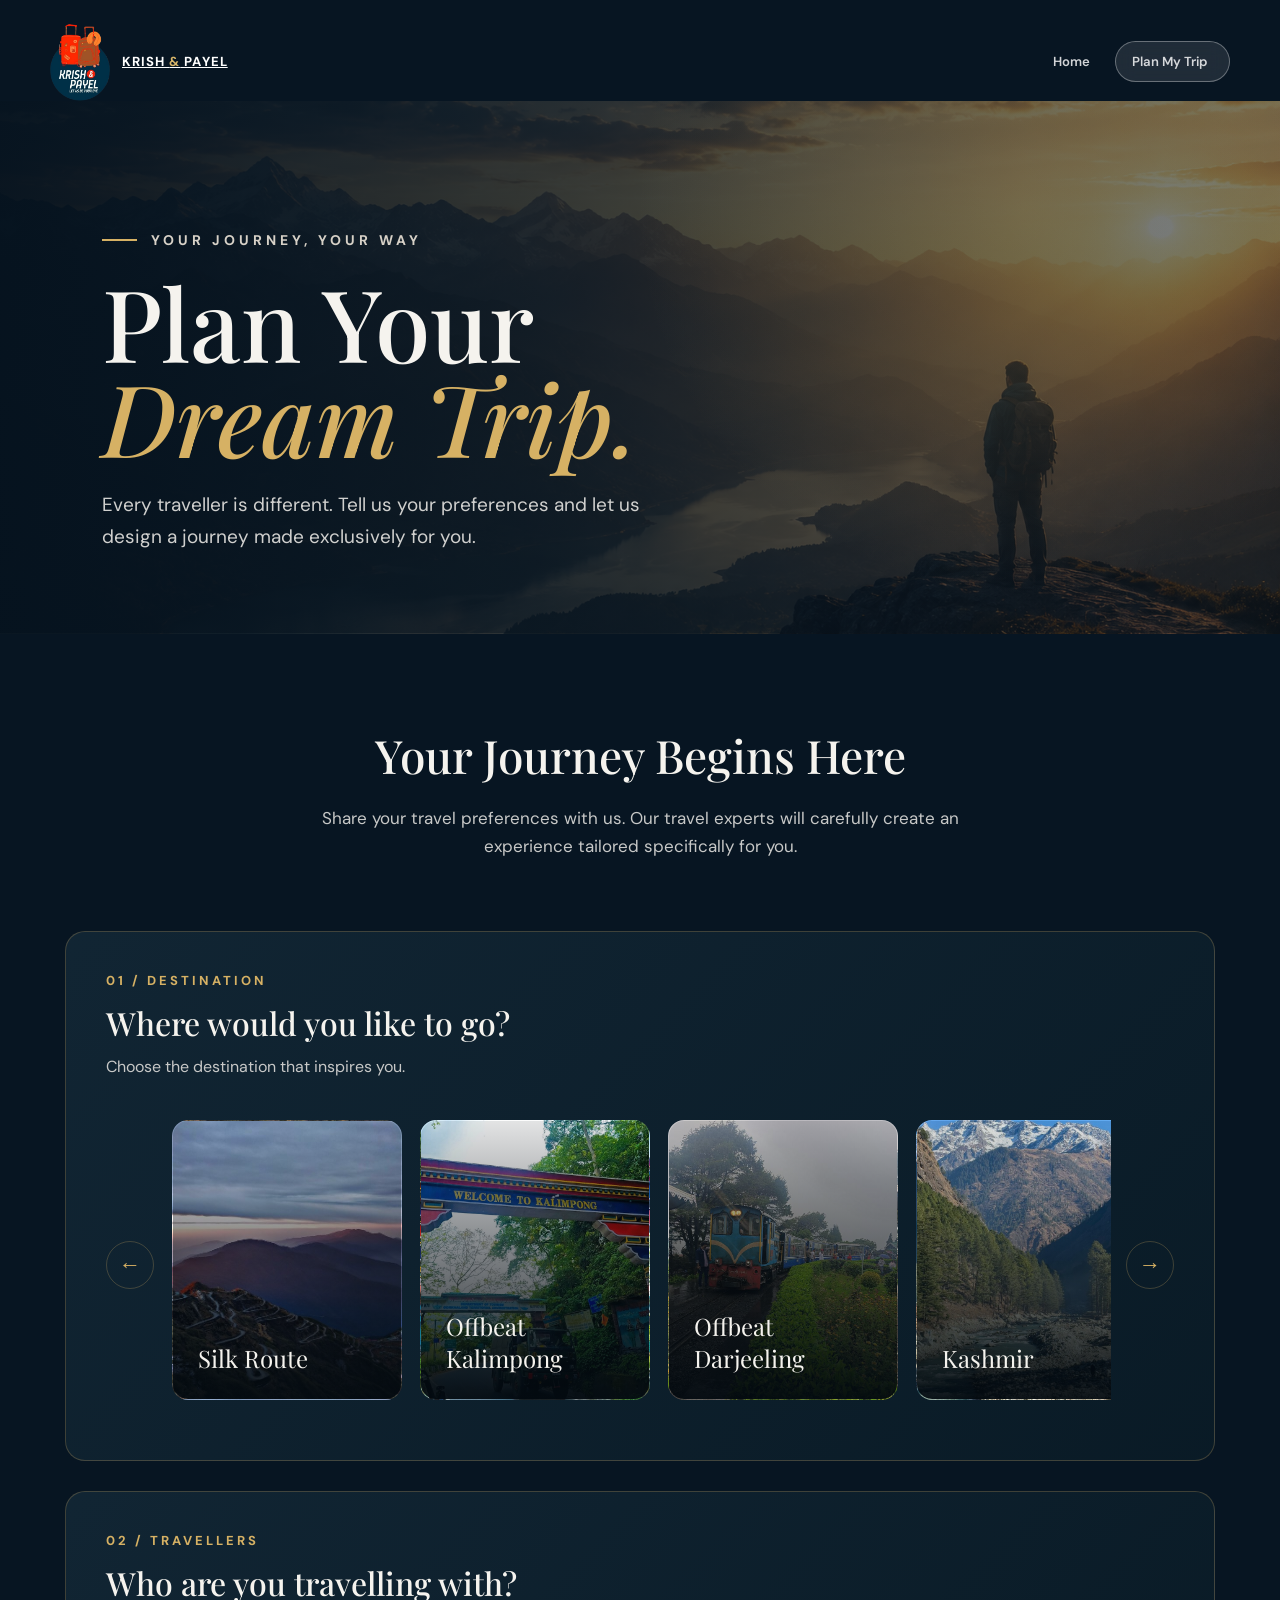
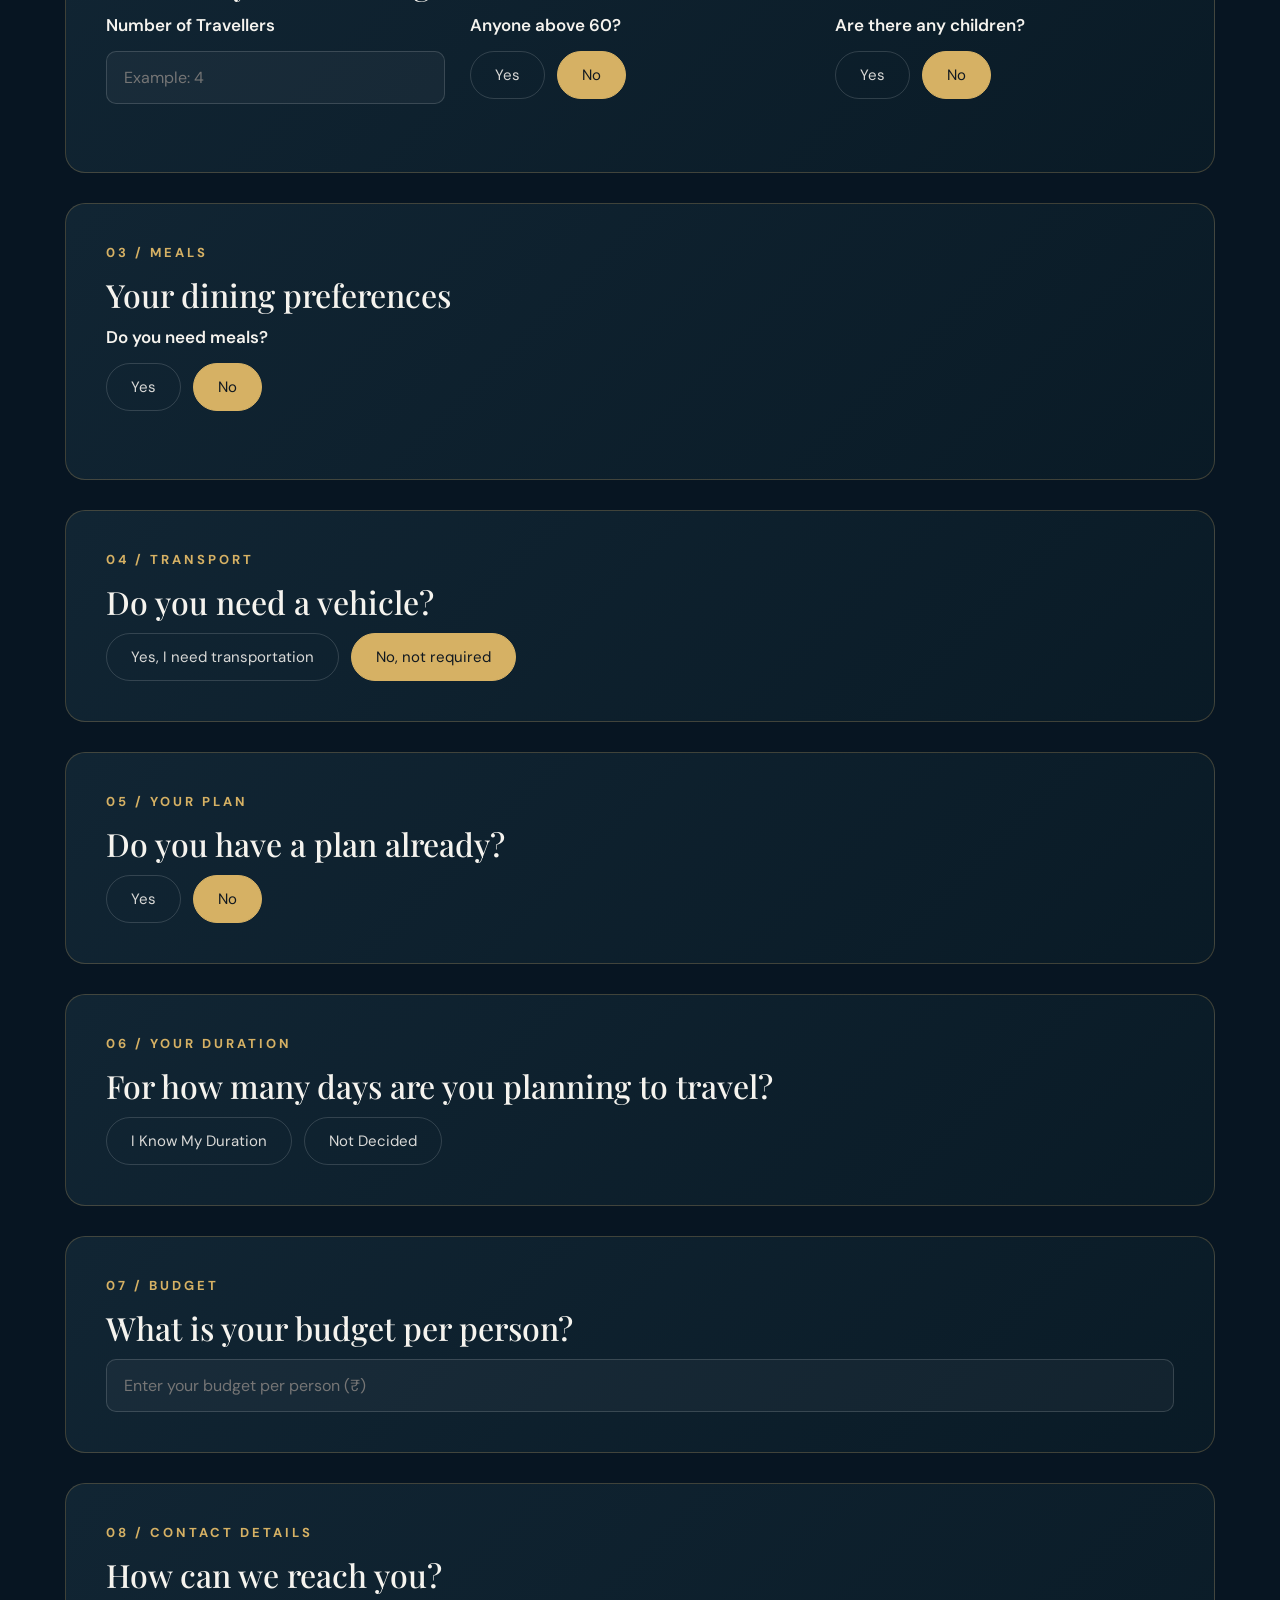
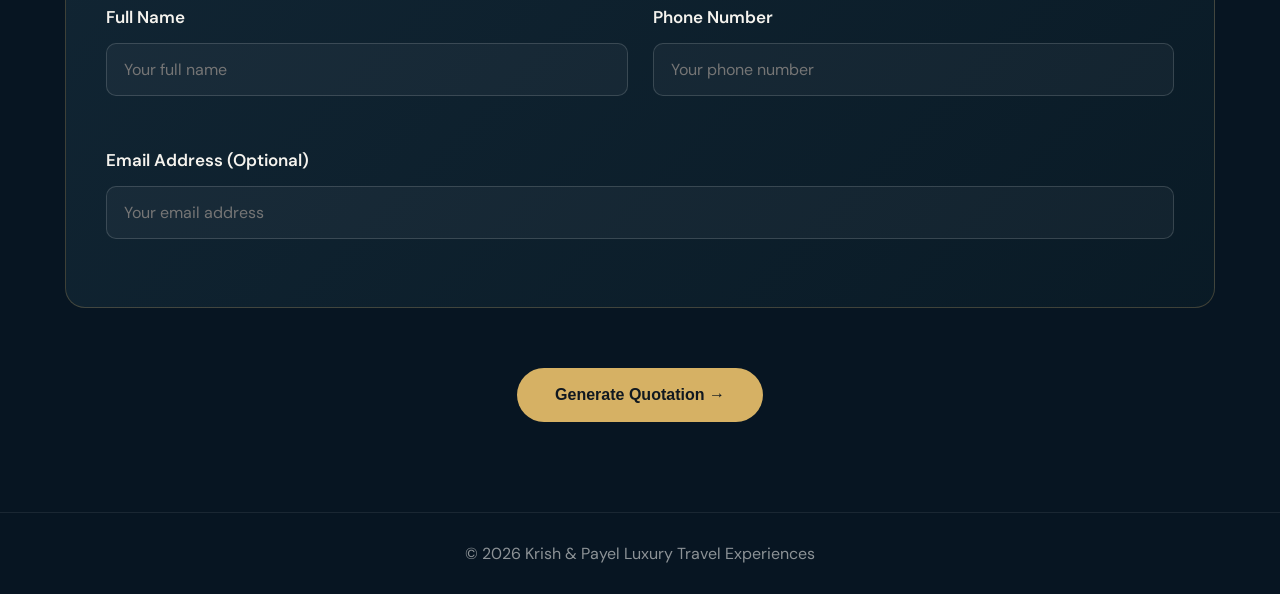
==== customised.html @ 38ac1162 "update" ====
<!DOCTYPE html>
<html lang="en">

<head>

    <meta charset="UTF-8">

    <meta name="viewport" content="width=device-width, initial-scale=1.0">

    <title>Plan My Trip | Krish & Payel</title>


    <!-- GOOGLE FONTS -->

    <link rel="preconnect" href="https://fonts.googleapis.com">

    <link rel="preconnect" href="https://fonts.gstatic.com" crossorigin>

    <link href="https://fonts.googleapis.com/css2?family=DM+Sans:wght@400;500;600;700&family=Playfair+Display:ital,wght@0,500;0,600;0,700;1,500;1,600&display=swap"
        rel="stylesheet">

    <link rel="stylesheet" href="style1.css">
</head>


<body>


<!-- =========================
     NAVBAR
========================= -->
    <nav class="nav">
      <a class="brand" href="index.html" aria-label="Krish and Payel home">
        <img src="assets/logo1.png" alt="Krish and Payel">
        <span>KRISH <em>&</em> PAYEL</span>
      </a>

      <button class="menu-toggle" type="button" aria-label="Open menu" aria-expanded="false">
        <i class="ri-menu-3-line"></i>
      </button>

      <ul class="nav-links">
        <li><a href="index.html">Home</a></li>
        <li><a href="customised.html" class="nav-cta">Plan My Trip <i class="ri-arrow-right-line"></i></a></li>
      </ul>
    </nav>



<!-- =========================
     HERO
========================= -->

<section class="hero">


    <div class="hero-content">


        <div class="small-title">

            <span class="small-line"></span>

            YOUR JOURNEY, YOUR WAY

        </div>


        <h1>

            Plan Your <br>

            <span>Dream Trip.</span>

        </h1>


        <p>

            Every traveller is different.

            Tell us your preferences and let us design
            a journey made exclusively for you.

        </p>


    </div>


</section>



<!-- =========================
     FORM
========================= -->

<form id="tripForm">


    <main class="main-container">


        <div class="intro">

            <h2>Your Journey Begins Here</h2>

            <p>

                Share your travel preferences with us.
                Our travel experts will carefully create
                an experience tailored specifically for you.

            </p>

        </div>



        <!-- =====================
             DESTINATION
        ====================== -->

        <section class="form-section">


            <div class="section-number">

                01 / DESTINATION

            </div>


            <h2>Where would you like to go?</h2>


            <p class="section-text">

                Choose the destination that inspires you.

            </p>



            <div class="carousel-wrapper">


                <button type="button"
                class="carousel-btn"
                onclick="scrollCarousel(-350)">

                    ←

                </button>



                <div class="carousel"
                id="destinationCarousel">


                    <div class="destination-card silk"
                    data-destination="Silk Route">

                        <div class="destination-name">
                            Silk Route
                        </div>

                    </div>



                    <div class="destination-card kalimpong"
                    data-destination="Offbeat Kalimpong">

                        <div class="destination-name">
                            Offbeat Kalimpong
                        </div>

                    </div>



                    <div class="destination-card darjeeling"
                    data-destination="Offbeat Darjeeling">

                        <div class="destination-name">
                            Offbeat Darjeeling
                        </div>

                    </div>



                    <div class="destination-card kashmir"
                    data-destination="Kashmir">

                        <div class="destination-name">
                            Kashmir
                        </div>

                    </div>



                    <div class="destination-card andaman"
                    data-destination="Andaman">

                        <div class="destination-name">
                            Andaman
                        </div>

                    </div>



                    <div class="destination-card thailand"
                    data-destination="Thailand">

                        <div class="destination-name">
                            Thailand
                        </div>

                    </div>



                    <div class="destination-card rajasthan"
                    data-destination="Rajasthan">

                        <div class="destination-name">
                            Rajasthan
                        </div>

                    </div>



                    <div class="destination-card puri"
                    data-destination="Puri">

                        <div class="destination-name">
                            Puri
                        </div>

                    </div>



                    <div class="destination-card shimla"
                    data-destination="Shimla Manali">

                        <div class="destination-name">
                            Shimla Manali
                        </div>

                    </div>



                    <div class="destination-card shillong"
                    data-destination="Guwahati Shillong">

                        <div class="destination-name">
                            Guwahati Shillong
                        </div>

                    </div>



                    <div class="destination-card arunachal"
                    data-destination="Arunachal">

                        <div class="destination-name">
                            Arunachal
                        </div>

                    </div>



                    <div class="destination-card vizag"
                    data-destination="Vizag Araku">

                        <div class="destination-name">
                            Vizag Araku
                        </div>

                    </div>



                    <div class="destination-card dooars"
                    data-destination="Dooars">

                        <div class="destination-name">
                            Dooars
                        </div>

                    </div>



                    <div class="destination-card kerala"
                    data-destination="Kerala">

                        <div class="destination-name">
                            Kerala
                        </div>

                    </div>


                </div>



                <button type="button"
                class="carousel-btn"
                onclick="scrollCarousel(350)">

                    →

                </button>


            </div>


            <input type="hidden"
            id="destination"
            required>


        </section>



        <!-- =====================
             TRAVELLERS
        ====================== -->

        <section class="form-section">


            <div class="section-number">

                02 / TRAVELLERS

            </div>


            <h2>Who are you travelling with?</h2>


            <div class="grid-3">


                <div class="question">

                    <label class="question-title">

                        Number of Travellers

                    </label>


                    <input
                    type="number"
                    name="persons"
                    min="1"
                    placeholder="Example: 4"
                    required>

                </div>

<div class="question">

    <label class="question-title">
        Anyone above 60?
    </label>


    <div class="option-group">

        <input type="radio"
               id="seniorYes"
               name="senior"
               value="Yes">

        <label for="seniorYes">
            Yes
        </label>


        <input type="radio"
               id="seniorNo"
               name="senior"
               value="No"
               checked>

        <label for="seniorNo">
            No
        </label>

    </div>


    <!-- NUMBER OF SENIOR CITIZENS -->

    <div class="conditional" id="seniorDetails">

        <label class="question-title">
            Number of Senior Citizens
        </label>

        <input
            type="number"
            name="seniorCount"
            min="1"
            placeholder="Number of senior citizens">

    </div>

</div>



                <div class="question">

                    <label class="question-title">

                        Are there any children?

                    </label>


                    <div class="option-group">


                        <input type="radio"
                        id="kidsYes"
                        name="kids"
                        value="Yes">


                        <label for="kidsYes">

                            Yes

                        </label>



                        <input type="radio"
                        id="kidsNo"
                        name="kids"
                        value="No"
                        checked>


                        <label for="kidsNo">

                            No

                        </label>


                    </div>


                    <div class="conditional"
                    id="kidsDetails">


                        <label class="question-title">

                            Number of Children

                        </label>


                        <input
                        type="number"
                        name="childrenCount"
                        min="1"
                        placeholder="Number of children">


                    </div>


                </div>


            </div>


        </section>



        <!-- =====================
             MEALS
        ====================== -->

        <section class="form-section">


            <div class="section-number">

                03 / MEALS

            </div>


            <h2>Your dining preferences</h2>


            <div class="question">


                <label class="question-title">

                    Do you need meals?

                </label>


                <div class="option-group">


                    <input type="radio"
                    id="mealYes"
                    name="meals"
                    value="Yes">


                    <label for="mealYes">

                        Yes

                    </label>



                    <input type="radio"
                    id="mealNo"
                    name="meals"
                    value="No"
                    checked>


                    <label for="mealNo">

                        No

                    </label>


                </div>


            </div>



            <div class="conditional"
            id="mealDetails">


                <div class="question">


                    <label class="question-title">

                        Food Preference

                    </label>


                    <div class="option-group">


                        <input type="radio"
                        id="veg"
                        name="food"
                        value="Vegetarian">


                        <label for="veg">

                            Vegetarian

                        </label>



                        <input type="radio"
                        id="nonveg"
                        name="food"
                        value="Non Vegetarian">


                        <label for="nonveg">

                            Non-Vegetarian

                        </label>


                    </div>


                </div>



                <div class="question">


                    <label class="question-title">

                        Meal Plan

                    </label>


                    <div class="option-group">


                        <input type="radio"
                        id="breakfast"
                        name="mealPlan"
                        value="Breakfast Only">


                        <label for="breakfast">

                            Breakfast Only

                        </label>



                        <input type="radio"
                        id="breakfastDinner"
                        name="mealPlan"
                        value="Breakfast and Dinner">


                        <label for="breakfastDinner">

                            Breakfast + Dinner

                        </label>


                    </div>


                </div>


            </div>


        </section>



        <!-- =====================
             VEHICLE
        ====================== -->

        <section class="form-section">


            <div class="section-number">

                04 / TRANSPORT

            </div>


            <h2>Do you need a vehicle?</h2>


            <div class="option-group">


                <input type="radio"
                id="vehicleYes"
                name="vehicle"
                value="Yes">


                <label for="vehicleYes">

                    Yes, I need transportation

                </label>



                <input type="radio"
                id="vehicleNo"
                name="vehicle"
                value="No"
                checked>


                <label for="vehicleNo">

                    No, not required

                </label>


            </div>


        </section>



        <!-- =====================
             TRAVEL PLAN
        ====================== -->

        <section class="form-section">


            <div class="section-number">

                05 / YOUR PLAN

            </div>


            <h2>Do you have a plan already?</h2>


            <div class="option-group">


                <input type="radio"
                id="planYes"
                name="plan"
                value="Yes">


                <label for="planYes">

                    Yes

                </label>



                <input type="radio"
                id="planNo"
                name="plan"
                value="No"
                checked>


                <label for="planNo">

                    No

                </label>


            </div>



            <div class="conditional"
            id="planDetails">


                <label class="question-title">

                    Tell us about your travel plan

                </label>


                <textarea
                name="planDetails"
                placeholder="Example: We want to travel for 5 days in December and explore Srinagar, Gulmarg and Pahalgam.">

                </textarea>
        </div>
        </section>
             <section class="form-section">


            <div class="section-number">

                06 / YOUR DURATION

            </div>


            <h2>For how many days are you planning to travel?</h2>


            <div class="option-group">

        <input type="radio"
               id="durationDecided"
               name="duration"
               value="Decided">

        <label for="durationDecided">
            I Know My Duration
        </label>


        <input type="radio"
               id="durationNotDecided"
               name="duration"
               value="Not Decided">

        <label for="durationNotDecided">
            Not Decided
        </label>
        </div>

    <!-- DURATION DETAILS -->

    <div class="conditional" id="durationDetails">

        <div class="grid-2">

            <div>

                <label class="question-title">
                    Number of Nights
                </label>

                <input
                    type="number"
                    name="nights"
                    min="0"
                    placeholder="Enter number of nights">

            </div>

        </div>

    </div>

</div>

        </section>


        <section class="form-section">


            <div class="section-number">

                07 / BUDGET

            </div>


            <h2>What is your budget per person?</h2>


            <div class="input-group">

    <input
        type="number"
        name="budget"
        min="1000"
        placeholder="Enter your budget per person (₹)"
        required>

</div>

        </section>


        <!-- =====================
             CONTACT
        ====================== -->

        <section class="form-section">


            <div class="section-number">

                08 / CONTACT DETAILS

            </div>


            <h2>How can we reach you?</h2>


            <div class="grid-2">


                <div class="question">

                    <label class="question-title">

                        Full Name

                    </label>


                    <input
                    type="text"
                    name="name"
                    placeholder="Your full name"
                    required>

                </div>



                <div class="question">

                    <label class="question-title">

                        Phone Number

                    </label>


                    <input
                    type="tel"
                    name="phone"
                    placeholder="Your phone number"
                    required>

                </div>



                <div class="question full">

                    <label class="question-title">

                        Email Address (Optional)

                    </label>


                    <input
                    type="email"
                    name="email"
                    placeholder="Your email address">

                </div>


            </div>


        </section>



        <!-- =====================
             SUBMIT
        ====================== -->

        <section class="submit-section">


            <button
            type="submit"
            class="submit-btn">

                Generate Quotation →

            </button>


            <div
            class="success-message"
            id="successMessage">

                <h3>Thank You!</h3>

                <br>

                Your customised trip request has been received.

                <br><br>

                Our travel expert will contact you shortly.

            </div>


        </section>


    </main>


</form>



<footer>

    © 2026 Krish & Payel Luxury Travel Experiences

</footer>



<!-- =========================
     JAVASCRIPT
========================= -->

<script>

/* =====================================
   DESTINATION
===================================== */

const cards = document.querySelectorAll(".destination-card");

cards.forEach(card => {

    card.addEventListener("click", function () {

        cards.forEach(item => {
            item.classList.remove("selected");
        });

        this.classList.add("selected");

        document
            .getElementById("destination")
            .value = this.dataset.destination;

    });

});


/* =====================================
   CAROUSEL
===================================== */

function scrollCarousel(amount) {

    const carousel =
        document.getElementById("destinationCarousel");

    if (!carousel) return;

    carousel.scrollBy({
        left: amount,
        behavior: "smooth"
    });

}


/* =====================================
   SENIOR CITIZENS
===================================== */

const seniorYes =
    document.getElementById("seniorYes");

const seniorNo =
    document.getElementById("seniorNo");

const seniorDetails =
    document.getElementById("seniorDetails");


if (seniorYes && seniorDetails) {

    seniorYes.addEventListener(
        "change",
        function () {

            seniorDetails.style.display =
                "block";

        }
    );

}


if (seniorNo && seniorDetails) {

    seniorNo.addEventListener(
        "change",
        function () {

            seniorDetails.style.display =
                "none";

        }
    );

}


/* =====================================
   CHILDREN
===================================== */

const kidsYes =
    document.getElementById("kidsYes");

const kidsNo =
    document.getElementById("kidsNo");

const kidsDetails =
    document.getElementById("kidsDetails");


if (kidsYes && kidsDetails) {

    kidsYes.addEventListener(
        "change",
        function () {

            kidsDetails.style.display =
                "block";

        }
    );

}


if (kidsNo && kidsDetails) {

    kidsNo.addEventListener(
        "change",
        function () {

            kidsDetails.style.display =
                "none";

        }
    );

}


/* =====================================
   MEALS
===================================== */

const mealYes =
    document.getElementById("mealYes");

const mealNo =
    document.getElementById("mealNo");

const mealDetails =
    document.getElementById("mealDetails");


if (mealYes && mealDetails) {

    mealYes.addEventListener(
        "change",
        function () {

            mealDetails.style.display =
                "block";

        }
    );

}


if (mealNo && mealDetails) {

    mealNo.addEventListener(
        "change",
        function () {

            mealDetails.style.display =
                "none";

        }
    );

}


/* =====================================
   TRAVEL PLAN
===================================== */

const planYes =
    document.getElementById("planYes");

const planNo =
    document.getElementById("planNo");

const planDetails =
    document.getElementById("planDetails");


if (planYes && planDetails) {

    planYes.addEventListener(
        "change",
        function () {

            planDetails.style.display =
                "block";

        }
    );

}


if (planNo && planDetails) {

    planNo.addEventListener(
        "change",
        function () {

            planDetails.style.display =
                "none";

        }
    );

}


/* =====================================
   TRIP DURATION
===================================== */

const durationDecided =
    document.getElementById("durationDecided");

const durationNotDecided =
    document.getElementById("durationNotDecided");

const durationDetails =
    document.getElementById("durationDetails");


if (durationDecided && durationDetails) {

    durationDecided.addEventListener(
        "change",
        function () {

            durationDetails.style.display =
                "block";

        }
    );

}


if (durationNotDecided && durationDetails) {

    durationNotDecided.addEventListener(
        "change",
        function () {

            durationDetails.style.display =
                "none";

        }
    );

}


/* =====================================
   HOSTINGER SAME-ORIGIN API ENDPOINT
   The Hostinger PHP proxy calls Google Apps Script.
   This avoids browser CORS problems.
===================================== */

const quotationAPI = "/api/quotation.php";


/* =====================================
   FORM SUBMISSION
===================================== */

const tripForm =
    document.getElementById("tripForm");


if (tripForm) {

    tripForm.addEventListener(
        "submit",
        async function (event) {


            event.preventDefault();


            const form =
                event.target;


            /* =====================================
               CREATE DATA
            ===================================== */

            const data = {


                /* DESTINATION */

                destination:

                    document
                        .getElementById("destination")
                        ?.value
                        ?.trim() || "",


                /* TRAVELLERS */

                persons:

                    form
                        .querySelector(
                            '[name="persons"]'
                        )
                        ?.value
                        ?.trim() || "",


                /* BUDGET */

                budget:

                    form
                        .querySelector(
                            '[name="budget"]'
                        )
                        ?.value
                        ?.trim() || "",


                /* SENIOR CITIZENS */

                senior:

                    form
                        .querySelector(
                            '[name="senior"]:checked'
                        )
                        ?.value || "",


                seniorCount:

                    form
                        .querySelector(
                            '[name="seniorCount"]'
                        )
                        ?.value
                        ?.trim() || "",


                /* CHILDREN */

                kids:

                    form
                        .querySelector(
                            '[name="kids"]:checked'
                        )
                        ?.value || "",


                childrenCount:

                    form
                        .querySelector(
                            '[name="childrenCount"]'
                        )
                        ?.value
                        ?.trim() || "",


                /* MEALS */

                meals:

                    form
                        .querySelector(
                            '[name="meals"]:checked'
                        )
                        ?.value || "",


                food:

                    form
                        .querySelector(
                            '[name="food"]:checked'
                        )
                        ?.value || "",


                mealPlan:

                    form
                        .querySelector(
                            '[name="mealPlan"]:checked'
                        )
                        ?.value || "",


                /* VEHICLE */

                vehicle:

                    form
                        .querySelector(
                            '[name="vehicle"]:checked'
                        )
                        ?.value || "",


                /* DURATION */

                duration:

                    form
                        .querySelector(
                            '[name="duration"]:checked'
                        )
                        ?.value || "",


                nights:

                    form
                        .querySelector(
                            '[name="nights"]'
                        )
                        ?.value
                        ?.trim() || "",


                /* TRAVEL PLAN */

                plan:

                    form
                        .querySelector(
                            '[name="plan"]:checked'
                        )
                        ?.value || "",


                planDetails:

                    form
                        .querySelector(
                            '[name="planDetails"]'
                        )
                        ?.value
                        ?.trim() || "",


                /* CONTACT DETAILS */

                name:

                    form
                        .querySelector(
                            '[name="name"]'
                        )
                        ?.value
                        ?.trim() || "",


                phone:

                    form
                        .querySelector(
                            '[name="phone"]'
                        )
                        ?.value
                        ?.trim() || "",


                email:

                    form
                        .querySelector(
                            '[name="email"]'
                        )
                        ?.value
                        ?.trim() || ""

            };


            /* =====================================
               VALIDATION
            ===================================== */


            /* DESTINATION */

            if (!data.destination) {

                alert(
                    "Please select your destination."
                );

                return;

            }


            /* TRAVELLERS */

            if (!data.persons) {

                alert(
                    "Please enter the number of travellers."
                );

                return;

            }


            if (Number(data.persons) <= 0) {

                alert(
                    "Please enter a valid number of travellers."
                );

                return;

            }


            /* BUDGET */

            if (!data.budget) {

                alert(
                    "Please enter your budget per person."
                );

                return;

            }


            if (Number(data.budget) <= 0) {

                alert(
                    "Please enter a valid budget."
                );

                return;

            }


            /* SENIOR CITIZENS */

            if (
                data.senior === "Yes" &&
                !data.seniorCount
            ) {

                alert(
                    "Please enter the number of senior citizens."
                );

                return;

            }


            /* CHILDREN */

            if (
                data.kids === "Yes" &&
                !data.childrenCount
            ) {

                alert(
                    "Please enter the number of children."
                );

                return;

            }


            /* MEALS */

            if (data.meals === "Yes") {


                if (!data.food) {

                    alert(
                        "Please select your food preference."
                    );

                    return;

                }


                if (!data.mealPlan) {

                    alert(
                        "Please select your meal plan."
                    );

                    return;

                }

            }


            /* DURATION */

            if (!data.duration) {

                alert(
                    "Please select your trip duration preference."
                );

                return;

            }


            if (
                data.duration === "Decided" &&
                !data.nights
            ) {

                alert(
                    "Please enter the number of nights."
                );

                return;

            }


            if (
                data.duration === "Decided" &&
                Number(data.nights) < 1
            ) {

                alert(
                    "Number of nights must be at least 1."
                );

                return;

            }


            /* TRAVEL PLAN */

            if (
                data.plan === "Yes" &&
                !data.planDetails
            ) {

                alert(
                    "Please tell us about your travel plan."
                );

                return;

            }


            /* =====================================
               SUBMIT BUTTON
            ===================================== */

            const submitButton =
                form.querySelector(".submit-btn");


            const originalButtonText =
                submitButton
                    ? submitButton.innerHTML
                    : "";


            if (submitButton) {

                submitButton.disabled = true;

                submitButton.innerHTML =
                    "Generating Quotation...";

            }


            try {


                /* =====================================
                   SEND DATA TO GOOGLE APPS SCRIPT
                ===================================== */

                const response =
                    await fetch(
                        quotationAPI,
                        {

                            method: "POST",

                            headers: {

                                "Content-Type":
                                    "application/json"

                            },

                            credentials: "same-origin",

                            body:
                                JSON.stringify(data)

                        }
                    );


                /* =====================================
                   GET RESPONSE TEXT FIRST
                ===================================== */

                const responseText =
                    await response.text();

                if (!response.ok) {
                    console.error(
                        "API HTTP Error:",
                        response.status,
                        responseText
                    );

                    throw new Error(
                        "The quotation service returned an HTTP " +
                        response.status +
                        " error."
                    );
                }


                let result;


                try {

                    result =
                        JSON.parse(responseText);

                }

                catch (jsonError) {

                    console.error(
                        "Invalid Server Response:",
                        responseText
                    );

                    throw new Error(
                        "Invalid response received from the server."
                    );

                }


                /* =====================================
                   CHECK ERROR
                ===================================== */

                if (
                    result.status !== "success"
                ) {

                    throw new Error(

                        result.message ||

                        "Unable to generate quotation."

                    );

                }


                /* =====================================
                   SHOW QUOTATION
                ===================================== */

                showQuotation(result);


                /* =====================================
                   SUCCESS MESSAGE
                ===================================== */

                const successMessage =
                    document.getElementById(
                        "successMessage"
                    );


                if (successMessage) {

                    successMessage.style.display =
                        "block";

                }


                /* =====================================
                   RESET FORM
                ===================================== */

                form.reset();


                /* =====================================
                   HIDE CONDITIONAL FIELDS
                ===================================== */

                if (seniorDetails) {

                    seniorDetails.style.display =
                        "none";

                }


                if (kidsDetails) {

                    kidsDetails.style.display =
                        "none";

                }


                if (mealDetails) {

                    mealDetails.style.display =
                        "none";

                }


                if (planDetails) {

                    planDetails.style.display =
                        "none";

                }


                if (durationDetails) {

                    durationDetails.style.display =
                        "none";

                }


                /* =====================================
                   REMOVE DESTINATION SELECTION
                ===================================== */

                document
                    .querySelectorAll(
                        ".destination-card"
                    )
                    .forEach(card => {

                        card.classList.remove(
                            "selected"
                        );

                    });


                const destinationInput =
                    document.getElementById(
                        "destination"
                    );


                if (destinationInput) {

                    destinationInput.value = "";

                }


            }


            catch (error) {


                console.error(
                    "Quotation Error:",
                    error
                );


                alert(

                    "Something went wrong while generating your quotation.\n\n" +

                    error.message

                );


            }


            finally {


                if (submitButton) {

                    submitButton.disabled =
                        false;


                    submitButton.innerHTML =
                        originalButtonText;

                }


            }


        }
    );

}


/* =====================================
   ESCAPE HTML
===================================== */

function escapeHTML(text) {


    const div =
        document.createElement("div");


    div.textContent =
        text || "";


    return div.innerHTML;


}


/* =====================================
   FORMAT TEXT
===================================== */

function formatText(text) {


    if (!text) {

        return
            "<p>No information available.</p>";

    }


    return escapeHTML(text)

        .replace(
            /\n/g,
            "<br>"
        );


}


/* =====================================
   FORMAT CURRENCY
===================================== */

function formatCurrency(amount) {


    const number =
        Number(amount) || 0;


    return (
        "₹" +

        number.toLocaleString(
            "en-IN"
        )
    );


}


/* =====================================
   SHOW GENERATED QUOTATION
===================================== */

function showQuotation(result) {


    let quotationBox =
        document.getElementById(
            "quotationResult"
        );


    /* =====================================
       CREATE QUOTATION BOX
    ===================================== */

    if (!quotationBox) {


        quotationBox =
            document.createElement("div");


        quotationBox.id =
            "quotationResult";


        quotationBox.className =
            "quotation-result";


        document
            .getElementById("tripForm")
            .insertAdjacentElement(

                "afterend",

                quotationBox

            );


    }


    /* =====================================
       GET DATA
    ===================================== */

    const quotationId =
        result.quotationId || "";


    const nights =
        Number(result.nights) || 0;


    const days =
        nights + 1;


    const totalCost =
        Number(result.totalCost) || 0;


    const costPerPerson =
        Number(result.costPerPerson) || 0;


    const quotation =
        result.quotation || "";


    /* ITINERARY - MULTIPLE FALLBACKS */

    const itinerary =

        result.itinerary ||

        result.dayWiseItinerary ||

        result.travelItinerary ||

        "";


    /* =====================================
       DISPLAY QUOTATION
    ===================================== */

    quotationBox.innerHTML = `


        <div class="quotation-header">

            <h2>
                Your Customised Trip Quotation
            </h2>

            <p>

                Quotation ID:

                <strong>
                    ${escapeHTML(quotationId)}
                </strong>

            </p>

        </div>


        <div class="quotation-summary">


            <div>

                <span>
                    Duration
                </span>

                <strong>

                    ${nights} Nights /

                    ${days} Days

                </strong>

            </div>


            <div>

                <span>
                    Approx. Total Cost
                </span>

                <strong>
                    ${formatCurrency(totalCost)}
                </strong>

            </div>


            <div>

                <span>
                    Approx. Cost Per Person
                </span>

                <strong>
                    ${formatCurrency(costPerPerson)}
                </strong>

            </div>


        </div>


        <!-- =====================
             DAY-WISE ITINERARY
        ====================== -->

        <div class="quotation-itinerary">

            <h2>
                Your Day-wise Itinerary
            </h2>

            <div class="itinerary-content">

                ${itinerary

                    ? formatText(itinerary)

                    : "<p>Your itinerary could not be displayed. Please contact us.</p>"

                }

            </div>

        </div>


        <!-- =====================
             COMPLETE QUOTATION
        ====================== -->

        <div class="quotation-details">

            <h2>
                Complete Quotation
            </h2>

            <div class="quotation-content">

                ${formatText(quotation)}

            </div>

        </div>


        <!-- =====================
             CONTACT
        ====================== -->

        <div class="quotation-contact">

            <h3>
                Need Help?
            </h3>

            <p>
                For Payment Procedure
                and Enquiries
            </p>

            <strong>
                📞 8100420037
            </strong>

        </div>


    `;


    quotationBox.style.display =
        "block";


    /* =====================================
       SCROLL TO QUOTATION
    ===================================== */

    setTimeout(() => {


        quotationBox.scrollIntoView({

            behavior: "smooth",

            block: "start"

        });


    }, 300);


}
</script>

    </body>

    </html>
---- style1.css ----
/* =========================
           GLOBAL
        ========================== */

        * {
            margin: 0;
            padding: 0;
            box-sizing: border-box;
        }


        :root {

            --dark: #071522;

            --dark-light: #102434;

            --dark-card: #122635;

            --gold: #d6b164;

            --gold-light: #e4c67e;

            --white: #f5f3ee;

            --text: #c7c8c7;

            --border: rgba(214, 177, 100, 0.25);

        }


        body {

            font-family: "DM Sans", sans-serif;

            background: var(--dark);

            color: var(--white);

            overflow-x: hidden;

        }




        /* =========================
           NAVBAR
        ========================== */

        .navbar {

            width: 100%;

            display: flex;

            justify-content: space-between;

            align-items: center;

            padding: 22px 5%;

            position: absolute;

            top: 0;

            left: 0;

            z-index: 100;

        }


        .logo {

            display: flex;

            align-items: center;

            gap: 12px;

            font-size: 18px;

            font-weight: 700;

            letter-spacing: 2px;

        }


        .logo-icon {

            width: 48px;

            height: 48px;

            border-radius: 50%;

            background: rgba(255,255,255,0.08);

            display: flex;

            align-items: center;

            justify-content: center;

            color: var(--gold);

            font-size: 22px;

        }


        .nav-links {

            display: flex;

            align-items: center;

            gap: 38px;

        }


        .nav-links a {

            color: #d8d6d1;

            text-decoration: none;

            font-size: 16px;

            font-weight: 600;

            transition: 0.3s;

        }


        .nav-links a:hover {

            color: var(--gold);

        }


        .nav-button {

            border: 1px solid rgba(214,177,100,0.5);

            padding: 14px 24px;

            border-radius: 40px;

        }


        /* =========================
           HERO
        ========================== */

        .hero {

            min-height: 520px;

            display: flex;

            align-items: center;

            padding: 130px 8% 80px;

            position: relative;

            overflow: hidden;

            background:

                linear-gradient(
                    90deg,
                    rgba(5,18,30,0.96) 0%,
                    rgba(5,18,30,0.80) 45%,
                    rgba(5,18,30,0.55) 100%
                ),

                url("assets/CUS.png");

            background-size: cover;

            background-position: center;

        }


        /* FALLBACK BACKGROUND */

        .hero::before {

            content: "";

            position: absolute;

            inset: 0;

            background:

                radial-gradient(
                    circle at 80% 20%,
                    rgba(214,177,100,0.18),
                    transparent 35%
                );

        }


        .hero-content {

            max-width: 850px;

            position: relative;

            z-index: 2;

        }


        .small-title {

            display: flex;

            align-items: center;

            gap: 14px;

            color: #d7d1c7;

            font-size: 14px;

            font-weight: 700;

            letter-spacing: 4px;

            margin-bottom: 25px;

        }


        .small-line {

            width: 35px;

            height: 2px;

            background: var(--gold);

        }


        .hero h1 {

            font-family: "Playfair Display", serif;

            font-size: clamp(55px, 8vw, 100px);

            font-weight: 500;

            line-height: 0.95;

            margin-bottom: 25px;

        }


        .hero h1 span {

            color: var(--gold);

            font-style: italic;

        }


        .hero p {

            max-width: 600px;

            font-size: 19px;

            line-height: 1.7;

            color: #d0d0ce;

        }

/* =========================
   NAVIGATION
========================= */

.nav {
    width: min(1180px, calc(100% - 48px));
    margin: 22px auto 0;

    display: flex;
    align-items: center;
    justify-content: space-between;

    position: relative;
    z-index: 10;
}


/* LOGO */

.brand {
    display: flex;
    align-items: center;
    gap: 12px;

    color: #ffffff;

    font-weight: 700;
    letter-spacing: .08em;
    font-size: .82rem;
}


.brand img {
    width: 60px;
    height: 79px;

    border-radius: 50px;
}


.brand em {
    font-style: normal;
    color: #D8B66A;
}


/* NAVIGATION LINKS */

.nav-links {
    display: flex;
    align-items: center;

    gap: 4px;

    list-style: none;
}


.nav-links a {
    display: flex;
    align-items: center;

    gap: 6px;

    padding: 11px 13px;

    color: rgba(255, 255, 255, .82);

    font-size: .82rem;
    font-weight: 600;

    text-decoration: none;

    transition: .2s;
}


.nav-links a:hover {
    color: #ffffff;
}


/* PLAN MY TRIP BUTTON */

.nav-links .nav-cta {

    margin-left: 8px;

    border: 1px solid rgba(216, 182, 106, .52);

    border-radius: 999px;

    padding: 11px 16px;

    background: rgba(16, 42, 67, .40);

    backdrop-filter: blur(10px);
}


/* MOBILE MENU BUTTON */

.menu-toggle {

    display: none;

    width: 44px;
    height: 44px;

    border: 1px solid rgba(255, 255, 255, .3);

    border-radius: 12px;

    color: #ffffff;

    background: rgba(0, 0, 0, .15);

    cursor: pointer;
}


/* MOBILE */

@media(max-width: 900px) {

    .nav-links {

        display: none;

        position: absolute;

        right: 0;
        top: 58px;

        min-width: 230px;

        padding: 10px;

        background: rgba(12, 27, 21, .97);

        border: 1px solid rgba(255, 255, 255, .15);

        flex-direction: column;

        align-items: stretch;
    }


    .nav-links.open {
        display: flex;
    }


    .nav-links .nav-cta {
        margin: 5px 0;
    }


    .menu-toggle {
        display: block;
    }

}


@media(max-width: 600px) {

    .nav {
        width: calc(100% - 28px);
    }

}
        /* =========================
           MAIN FORM
        ========================== */

        .main-container {

            max-width: 1200px;

            margin: auto;

            padding: 90px 25px;

        }


        .intro {

            text-align: center;

            max-width: 700px;

            margin: auto auto 70px;

        }


        .intro h2 {

            font-family: "Playfair Display", serif;

            font-size: 46px;

            font-weight: 500;

            margin-bottom: 18px;

        }


        .intro p {

            color: var(--text);

            line-height: 1.7;

            font-size: 17px;

        }


        /* =========================
           FORM SECTION
        ========================== */

        .form-section {

            background:

                linear-gradient(
                    135deg,
                    rgba(18,38,53,0.95),
                    rgba(10,27,39,0.95)
                );

            border: 1px solid var(--border);

            border-radius: 20px;

            padding: 40px;

            margin-bottom: 30px;

            position: relative;

        }


        .section-number {

            color: var(--gold);

            font-size: 13px;

            font-weight: 700;

            letter-spacing: 3px;

            margin-bottom: 12px;

        }


        .form-section h2 {

            font-family: "Playfair Display", serif;

            font-size: 32px;

            font-weight: 500;

            margin-bottom: 10px;

        }


        .section-text {

            color: var(--text);

            margin-bottom: 30px;

            line-height: 1.6;

        }


        /* =========================
           DESTINATION CAROUSEL
        ========================== */

        .carousel-wrapper {

            display: flex;

            align-items: center;

            gap: 15px;

        }


        .carousel {

            display: flex;

            gap: 18px;

            overflow-x: auto;

            scroll-behavior: smooth;

            width: 100%;

            padding: 10px 3px 20px;

            scrollbar-width: none;

        }


        .carousel::-webkit-scrollbar {

            display: none;

        }


        .destination-card {

            min-width: 230px;

            height: 280px;

            border-radius: 16px;

            position: relative;

            overflow: hidden;

            cursor: pointer;

            border: 1px solid rgba(255,255,255,0.08);

            transition: 0.4s;

            display: flex;

            align-items: flex-end;

        }


        .destination-card::before {

            content: "";

            position: absolute;

            inset: 0;

            background:

                linear-gradient(
                    to top,
                    rgba(3,10,16,0.95),
                    rgba(3,10,16,0.1)
                );

            z-index: 1;

        }


        .destination-card:hover {

            transform: translateY(-8px);

            border-color: var(--gold);

        }


        .destination-card.selected {

            border: 2px solid var(--gold);

            transform: translateY(-8px);

            box-shadow:

                0 15px 40px rgba(214,177,100,0.18);

        }


        .destination-name {

            position: relative;

            z-index: 2;

            padding: 25px;

            font-family: "Playfair Display", serif;

            font-size: 24px;

        }


        /* DESTINATION BACKGROUNDS */

        .silk {
            background:
            url("assets/C1.jpeg") center/cover;
        }


        .kalimpong {
            background:
            url("assets/C2.jpeg") center/cover;
        }


        .darjeeling {
            background:
            url("assets/C3.jpeg") center/cover;
        }


        .kashmir {
            background:
            url("assets/C4.jpeg") center/cover;
        }


        .andaman {
            background:
            url("assets/C5.jpeg") center/cover;
        }


        .thailand {
            background:
            url("assets/C6.jpeg") center/cover;
        }


        .rajasthan {
            background:
            url("assets/C7.jpeg") center/cover;
        }


        .puri {
            background:
            url("assets/C8.jpeg") center/cover;
        }


        .shimla {
            background:
            url("assets/C9.jpeg") center/cover;
        }


        .shillong {
            background:
            url("assets/C10.jpeg") center/cover;
        }


        .arunachal {
            background:
            url("assets/C11.jpeg") center/cover;
        }


        .vizag {
            background:
            url("assets/C12.jpeg") center/cover;
        }


        .dooars {
            background:
            url("assets/C13.jpeg") center/cover;
        }


        .kerala {
            background:
            url("assets/C14.jpeg") center/cover;
        }


        /* CAROUSEL BUTTON */

        .carousel-btn {

            width: 48px;

            height: 48px;

            border-radius: 50%;

            border: 1px solid var(--border);

            background: transparent;

            color: var(--gold);

            font-size: 22px;

            cursor: pointer;

            transition: 0.3s;

            flex-shrink: 0;

        }


        .carousel-btn:hover {

            background: var(--gold);

            color: var(--dark);

        }


        /* =========================
           QUESTION
        ========================== */

        .question {

            margin-bottom: 28px;

        }


        .question-title {

            display: block;

            font-size: 17px;

            font-weight: 600;

            margin-bottom: 15px;

        }

        .nav{width:min(1180px,calc(100% - 48px));margin:22px auto 0;display:flex;align-items:center;justify-content:space-between;position:relative;z-index:10}
        .nav-links{display:flex;align-items:center;gap:4px;list-style:none}
.nav-links a{display:flex;align-items:center;gap:6px;padding:11px 13px;color:rgba(255,255,255,.82);font-size:.82rem;font-weight:600;transition:.2s}
.nav-links a:hover{color:#fff}
.nav-links .nav-cta{margin-left:8px;border:1px solid rgba(255,255,255,.32);border-radius:999px;padding:11px 16px;background:rgba(255,255,255,.1);backdrop-filter:blur(10px)}

        /* =========================
           OPTIONS
        ========================== */

        .option-group {

            display: flex;

            flex-wrap: wrap;

            gap: 12px;

        }


        .option-group input {

            display: none;

        }


        .option-group label {

            padding: 13px 24px;

            border: 1px solid rgba(255,255,255,0.15);

            border-radius: 40px;

            color: #d9d9d7;

            cursor: pointer;

            transition: 0.3s;

            font-size: 15px;

        }


        .option-group label:hover {

            border-color: var(--gold);

            color: var(--gold);

        }


        .option-group input:checked + label {

            background: var(--gold);

            color: #101820;

            border-color: var(--gold);

        }


        /* =========================
           INPUTS
        ========================== */

        input[type="text"],
        input[type="email"],
        input[type="tel"],
        input[type="number"],
        textarea {

            width: 100%;

            background: rgba(255,255,255,0.04);

            border: 1px solid rgba(255,255,255,0.15);

            color: white;

            padding: 15px 17px;

            border-radius: 10px;

            outline: none;

            font-size: 16px;

            font-family: inherit;

            transition: 0.3s;

        }


        input:focus,
        textarea:focus {

            border-color: var(--gold);

            background: rgba(255,255,255,0.06);

        }


        textarea {

            min-height: 130px;

            resize: vertical;

        }


        /* =========================
           CONDITIONAL
        ========================== */

        .conditional {

            display: none;

            margin-top: 22px;

            padding: 25px;

            background: rgba(214,177,100,0.05);

            border-left: 2px solid var(--gold);

            border-radius: 10px;

        }


        /* =========================
           GRID
        ========================== */

        .grid-3 {

            display: grid;

            grid-template-columns: repeat(3, 1fr);

            gap: 25px;

        }


        .grid-2 {

            display: grid;

            grid-template-columns: repeat(2, 1fr);

            gap: 25px;

        }


        .full {

            grid-column: 1 / -1;

        }


        /* =========================
           SUBMIT
        ========================== */

        .submit-section {

            text-align: center;

            padding-top: 30px;

        }


        .submit-btn {

            border: none;

            background: var(--gold);

            color: #101820;

            padding: 18px 38px;

            border-radius: 40px;

            font-size: 16px;

            font-weight: 700;

            cursor: pointer;

            transition: 0.3s;

        }


        .submit-btn:hover {

            background: var(--gold-light);

            transform: translateY(-3px);

        }


        .success-message {

            display: none;

            margin-top: 30px;

            padding: 25px;

            border: 1px solid rgba(214,177,100,0.4);

            border-radius: 12px;

            color: var(--gold-light);

            background: rgba(214,177,100,0.06);

        }


        /* =========================
           FOOTER
        ========================== */

        footer {

            border-top: 1px solid rgba(255,255,255,0.08);

            padding: 30px 5%;

            text-align: center;

            color: #8c9296;

        }


        /* =========================
           MOBILE
        ========================== */

        @media (max-width: 850px) {


            .nav-links {

                display: none;

            }


            .navbar {

                padding: 20px;

            }


            .hero {

                min-height: 500px;

                padding: 130px 25px 70px;

            }


            .hero h1 {

                font-size: 60px;

            }


            .main-container {

                padding: 65px 18px;

            }


            .form-section {

                padding: 25px;

            }


            .grid-3,
            .grid-2 {

                grid-template-columns: 1fr;

            }


            .carousel-btn {

                display: none;

            }


            .destination-card {

                min-width: 210px;

            }


        }


        @media (max-width: 500px) {


            .hero h1 {

                font-size: 48px;

            }


            .hero p {

                font-size: 16px;

            }


            .intro h2 {

                font-size: 36px;

            }


            .form-section h2 {

                font-size: 27px;

            }


        }
/* =====================================
   GENERATED QUOTATION
===================================== */

.quotation-result {

    max-width: 1000px;

    margin: 50px auto;

    padding: 45px;

    background:
        linear-gradient(
            135deg,
            #122635,
            #0b1d2a
        );

    border: 1px solid rgba(214,177,100,0.35);

    border-radius: 20px;

    box-shadow:
        0 15px 50px rgba(0,0,0,0.35);

    color: #f5f3ee;

}


.quotation-header {

    text-align: center;

    padding-bottom: 25px;

    border-bottom:
        1px solid rgba(214,177,100,0.25);

}


.quotation-header h2 {

    font-family:
        "Playfair Display", serif;

    font-size: 36px;

    font-weight: 500;

    color: #d6b164;

    margin-bottom: 12px;

}


.quotation-header p {

    color: #c7c8c7;

}


.quotation-summary {

    display: grid;

    grid-template-columns:
        repeat(3, 1fr);

    gap: 20px;

    margin: 35px 0;

}


.quotation-summary div {

    padding: 22px;

    background:
        rgba(255,255,255,0.04);

    border:

        1px solid
        rgba(214,177,100,0.18);

    border-radius: 12px;

    text-align: center;

}


.quotation-summary span {

    display: block;

    font-size: 14px;

    color: #c7c8c7;

    margin-bottom: 10px;

}


.quotation-summary strong {

    font-size: 19px;

    color: #d6b164;

}


.quotation-content {

    line-height: 1.9;

    font-size: 16px;

    color: #e5e3de;

    white-space: normal;

}


.quotation-contact {

    margin-top: 40px;

    padding: 28px;

    text-align: center;

    border-radius: 12px;

    background:

        rgba(214,177,100,0.08);

    border:

        1px solid
        rgba(214,177,100,0.25);

}


.quotation-contact h3 {

    font-family:
        "Playfair Display", serif;

    font-size: 24px;

    color: #d6b164;

    margin-bottom: 12px;

}


.quotation-contact p {

    color: #c7c8c7;

    margin-bottom: 12px;

}


.quotation-contact strong {

    font-size: 21px;

    color: #f5f3ee;

}


/* MOBILE */

@media (max-width: 768px) {

    .quotation-result {

        margin: 30px 15px;

        padding: 25px 20px;

    }


    .quotation-summary {

        grid-template-columns:
            1fr;

    }


    .quotation-header h2 {

        font-size: 28px;

    }

}
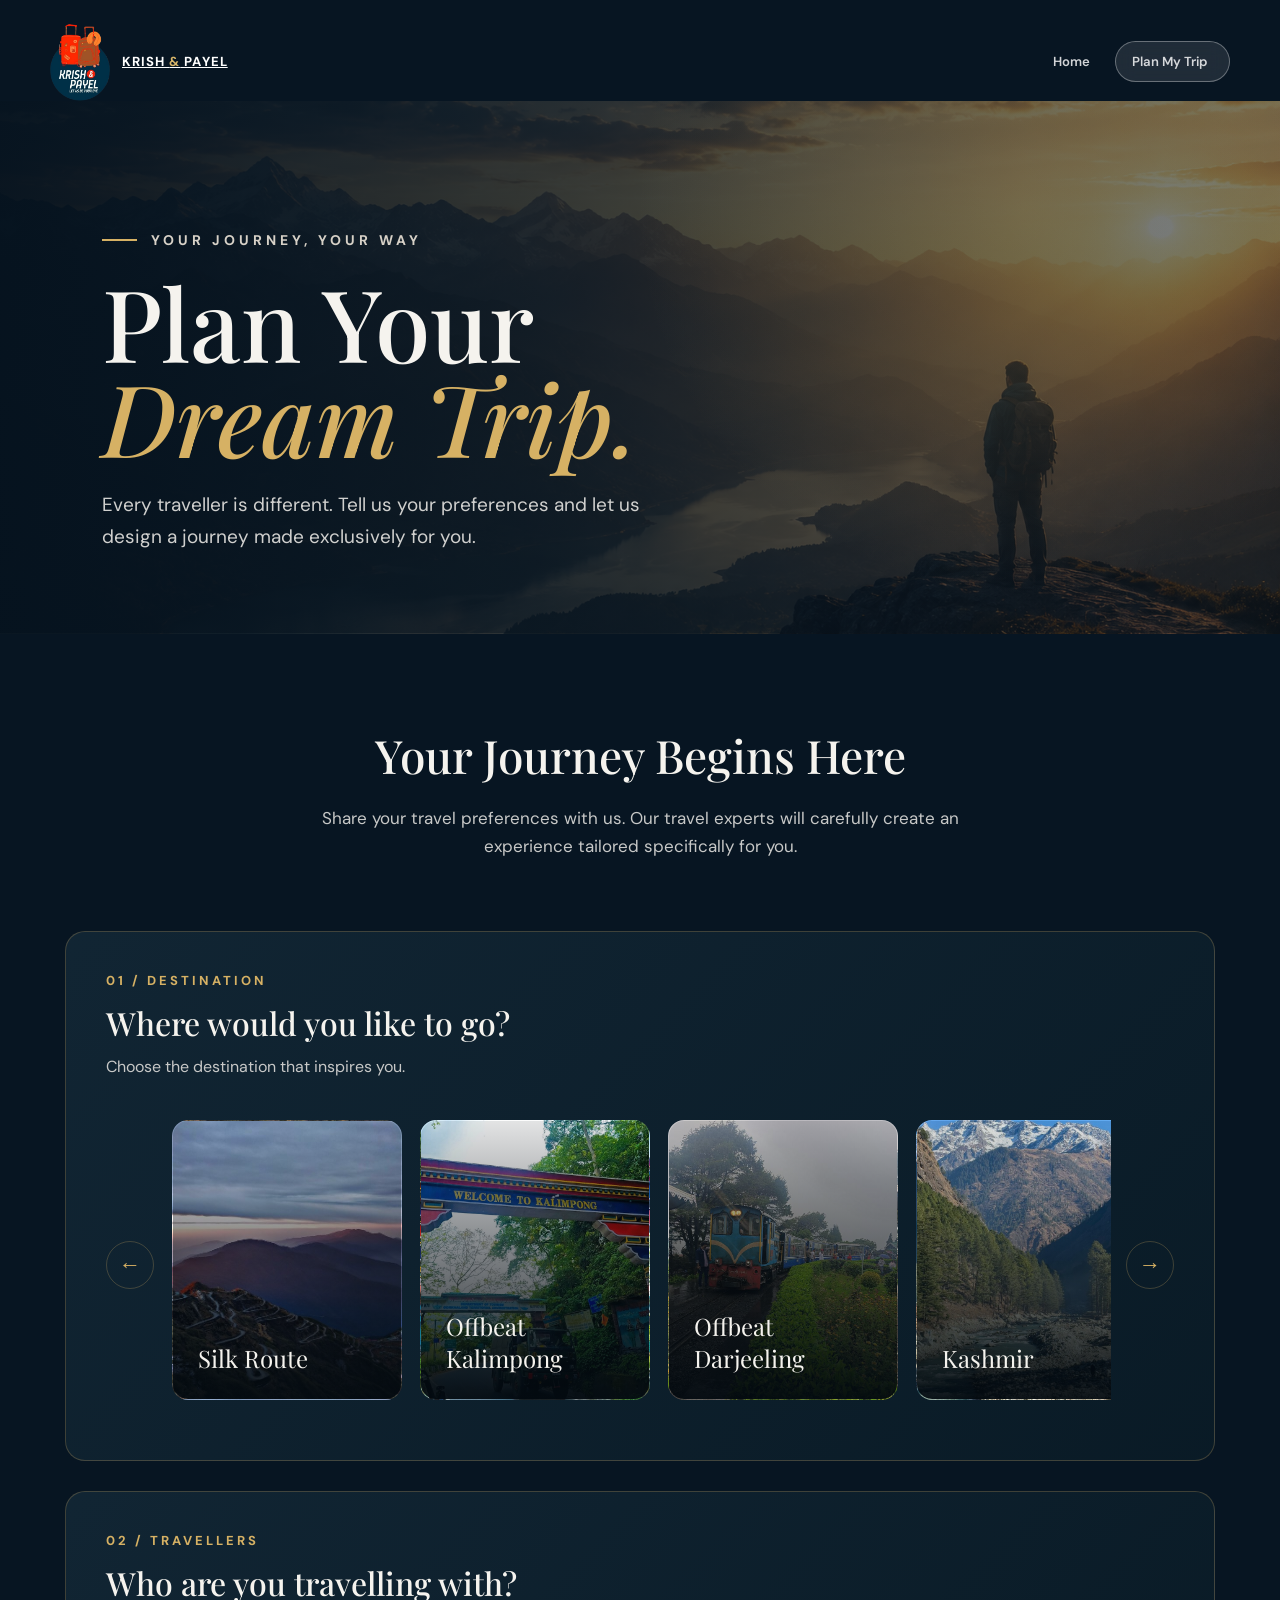
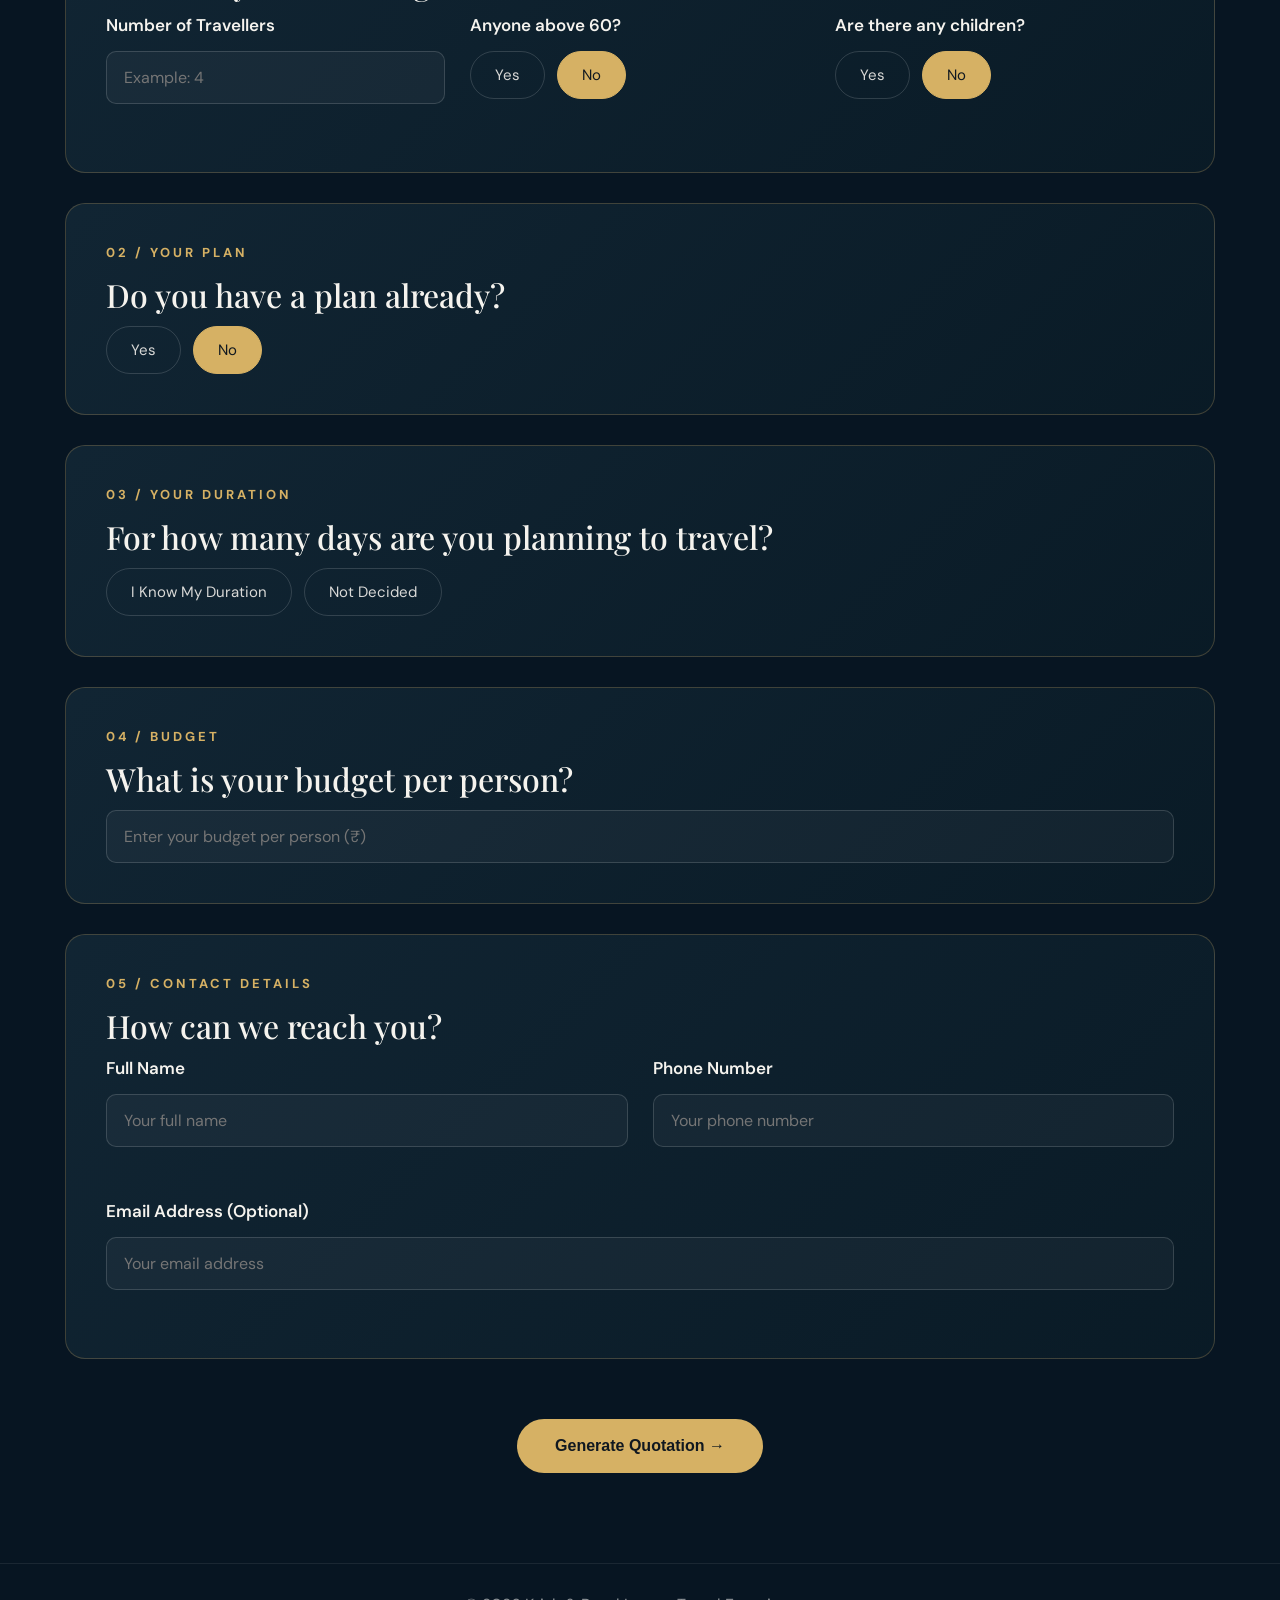
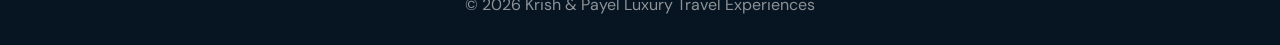
==== commit b2694187: "Customisation" ====
--- a/customised.html
+++ b/customised.html
@@ -502,229 +502,6 @@
 
 
 
-        <!-- =====================
-             MEALS
-        ====================== -->
-
-        <section class="form-section">
-
-
-            <div class="section-number">
-
-                03 / MEALS
-
-            </div>
-
-
-            <h2>Your dining preferences</h2>
-
-
-            <div class="question">
-
-
-                <label class="question-title">
-
-                    Do you need meals?
-
-                </label>
-
-
-                <div class="option-group">
-
-
-                    <input type="radio"
-                    id="mealYes"
-                    name="meals"
-                    value="Yes">
-
-
-                    <label for="mealYes">
-
-                        Yes
-
-                    </label>
-
-
-
-                    <input type="radio"
-                    id="mealNo"
-                    name="meals"
-                    value="No"
-                    checked>
-
-
-                    <label for="mealNo">
-
-                        No
-
-                    </label>
-
-
-                </div>
-
-
-            </div>
-
-
-
-            <div class="conditional"
-            id="mealDetails">
-
-
-                <div class="question">
-
-
-                    <label class="question-title">
-
-                        Food Preference
-
-                    </label>
-
-
-                    <div class="option-group">
-
-
-                        <input type="radio"
-                        id="veg"
-                        name="food"
-                        value="Vegetarian">
-
-
-                        <label for="veg">
-
-                            Vegetarian
-
-                        </label>
-
-
-
-                        <input type="radio"
-                        id="nonveg"
-                        name="food"
-                        value="Non Vegetarian">
-
-
-                        <label for="nonveg">
-
-                            Non-Vegetarian
-
-                        </label>
-
-
-                    </div>
-
-
-                </div>
-
-
-
-                <div class="question">
-
-
-                    <label class="question-title">
-
-                        Meal Plan
-
-                    </label>
-
-
-                    <div class="option-group">
-
-
-                        <input type="radio"
-                        id="breakfast"
-                        name="mealPlan"
-                        value="Breakfast Only">
-
-
-                        <label for="breakfast">
-
-                            Breakfast Only
-
-                        </label>
-
-
-
-                        <input type="radio"
-                        id="breakfastDinner"
-                        name="mealPlan"
-                        value="Breakfast and Dinner">
-
-
-                        <label for="breakfastDinner">
-
-                            Breakfast + Dinner
-
-                        </label>
-
-
-                    </div>
-
-
-                </div>
-
-
-            </div>
-
-
-        </section>
-
-
-
-        <!-- =====================
-             VEHICLE
-        ====================== -->
-
-        <section class="form-section">
-
-
-            <div class="section-number">
-
-                04 / TRANSPORT
-
-            </div>
-
-
-            <h2>Do you need a vehicle?</h2>
-
-
-            <div class="option-group">
-
-
-                <input type="radio"
-                id="vehicleYes"
-                name="vehicle"
-                value="Yes">
-
-
-                <label for="vehicleYes">
-
-                    Yes, I need transportation
-
-                </label>
-
-
-
-                <input type="radio"
-                id="vehicleNo"
-                name="vehicle"
-                value="No"
-                checked>
-
-
-                <label for="vehicleNo">
-
-                    No, not required
-
-                </label>
-
-
-            </div>
-
-
-        </section>
-
-
 
         <!-- =====================
              TRAVEL PLAN
@@ -735,7 +512,7 @@
 
             <div class="section-number">
 
-                05 / YOUR PLAN
+                02 / YOUR PLAN
 
             </div>
 
@@ -801,7 +578,7 @@
 
             <div class="section-number">
 
-                06 / YOUR DURATION
+                03 / YOUR DURATION
 
             </div>
 
@@ -865,7 +642,7 @@
 
             <div class="section-number">
 
-                07 / BUDGET
+                04 / BUDGET
 
             </div>
 
@@ -896,7 +673,7 @@
 
             <div class="section-number">
 
-                08 / CONTACT DETAILS
+                05 / CONTACT DETAILS
 
             </div>
 
@@ -1158,48 +935,7 @@
 }
 
 
-/* =====================================
-   MEALS
-===================================== */
-
-const mealYes =
-    document.getElementById("mealYes");
-
-const mealNo =
-    document.getElementById("mealNo");
-
-const mealDetails =
-    document.getElementById("mealDetails");
-
-
-if (mealYes && mealDetails) {
-
-    mealYes.addEventListener(
-        "change",
-        function () {
-
-            mealDetails.style.display =
-                "block";
-
-        }
-    );
-
-}
-
-
-if (mealNo && mealDetails) {
-
-    mealNo.addEventListener(
-        "change",
-        function () {
-
-            mealDetails.style.display =
-                "none";
-
-        }
-    );
-
-}
+
 
 
 /* =====================================
@@ -1404,44 +1140,7 @@
                         ?.trim() || "",
 
 
-                /* MEALS */
-
-                meals:
-
-                    form
-                        .querySelector(
-                            '[name="meals"]:checked'
-                        )
-                        ?.value || "",
-
-
-                food:
-
-                    form
-                        .querySelector(
-                            '[name="food"]:checked'
-                        )
-                        ?.value || "",
-
-
-                mealPlan:
-
-                    form
-                        .querySelector(
-                            '[name="mealPlan"]:checked'
-                        )
-                        ?.value || "",
-
-
-                /* VEHICLE */
-
-                vehicle:
-
-                    form
-                        .querySelector(
-                            '[name="vehicle"]:checked'
-                        )
-                        ?.value || "",
+                
 
 
                 /* DURATION */
@@ -1618,33 +1317,7 @@
             }
 
 
-            /* MEALS */
-
-            if (data.meals === "Yes") {
-
-
-                if (!data.food) {
-
-                    alert(
-                        "Please select your food preference."
-                    );
-
-                    return;
-
-                }
-
-
-                if (!data.mealPlan) {
-
-                    alert(
-                        "Please select your meal plan."
-                    );
-
-                    return;
-
-                }
-
-            }
+        
 
 
             /* DURATION */
@@ -1875,14 +1548,7 @@
                 }
 
 
-                if (mealDetails) {
-
-                    mealDetails.style.display =
-                        "none";
-
-                }
-
-
+            
                 if (planDetails) {
 
                     planDetails.style.display =
@@ -2209,29 +1875,7 @@
         </div>
 
 
-        <!-- =====================
-             DAY-WISE ITINERARY
-        ====================== -->
-
-        <div class="quotation-itinerary">
-
-            <h2>
-                Your Day-wise Itinerary
-            </h2>
-
-            <div class="itinerary-content">
-
-                ${itinerary
-
-                    ? formatText(itinerary)
-
-                    : "<p>Your itinerary could not be displayed. Please contact us.</p>"
-
-                }
-
-            </div>
-
-        </div>
+       
 
 
         <!-- =====================
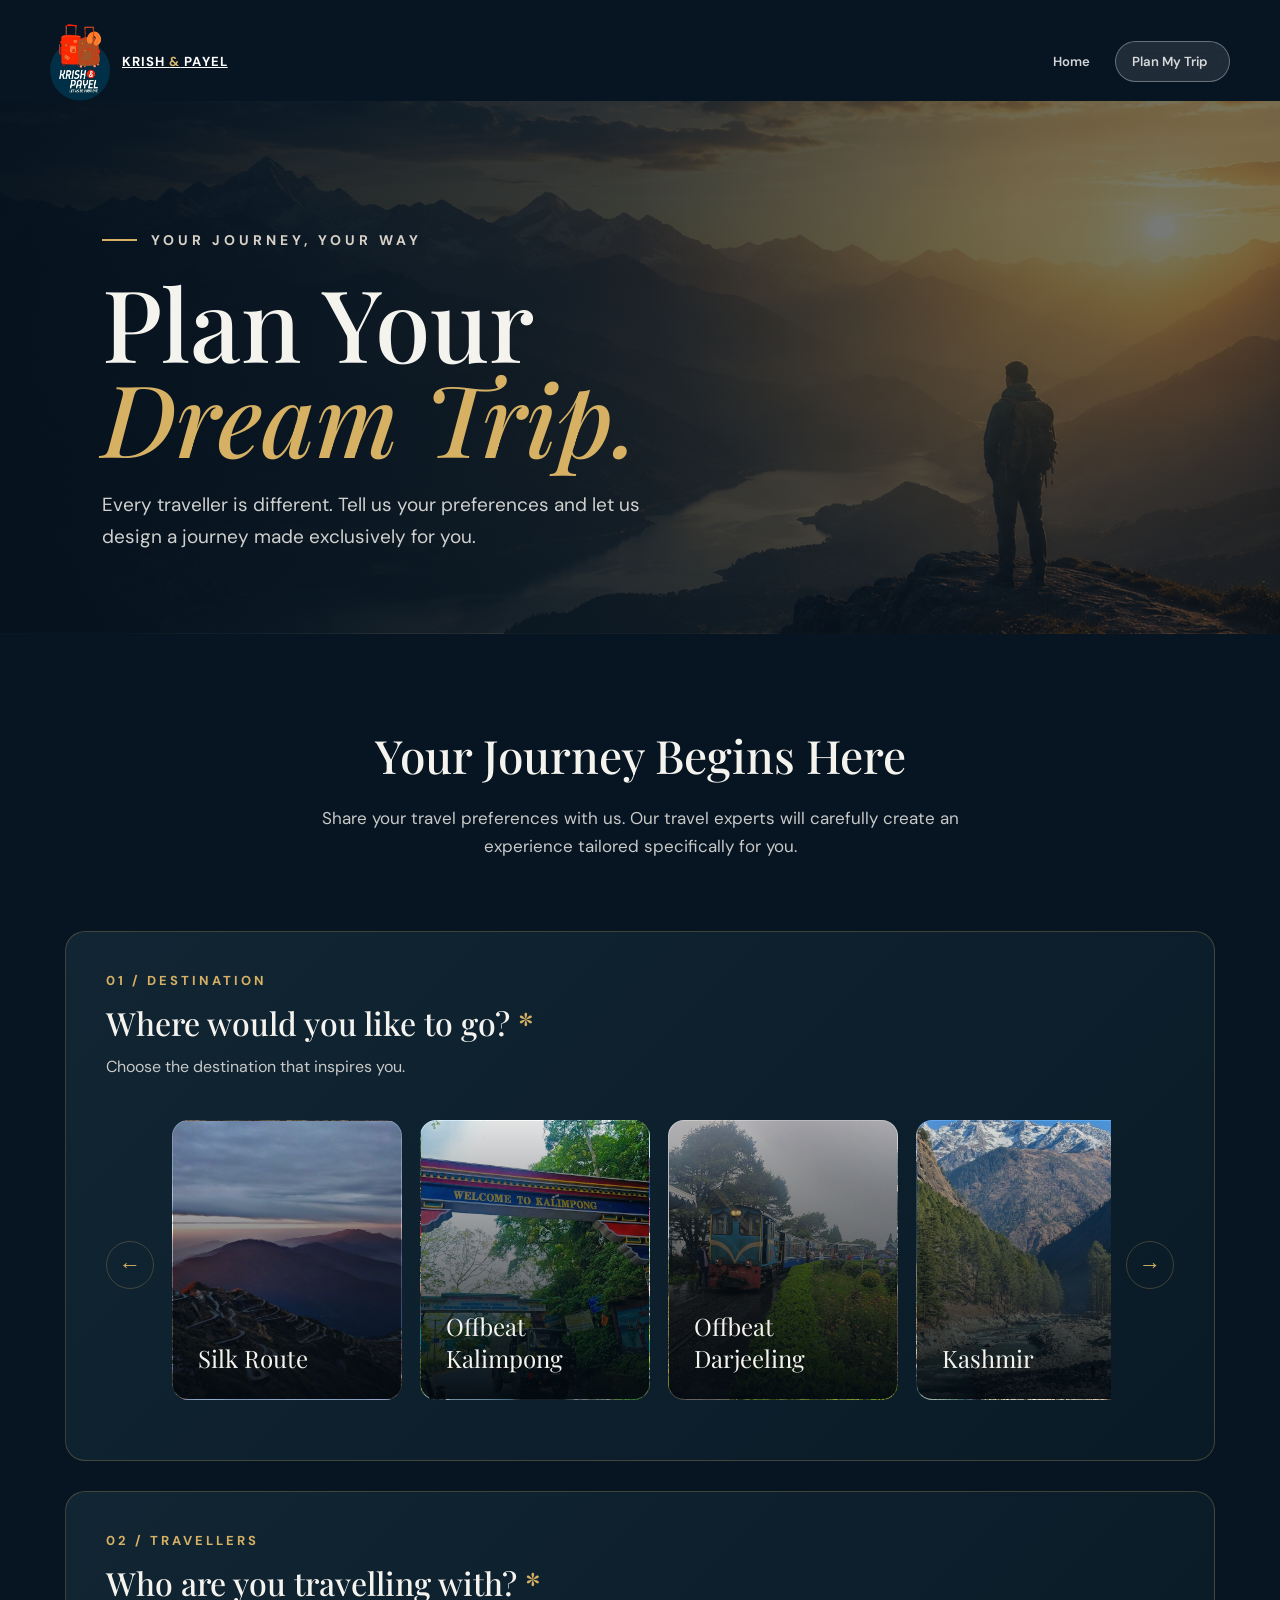
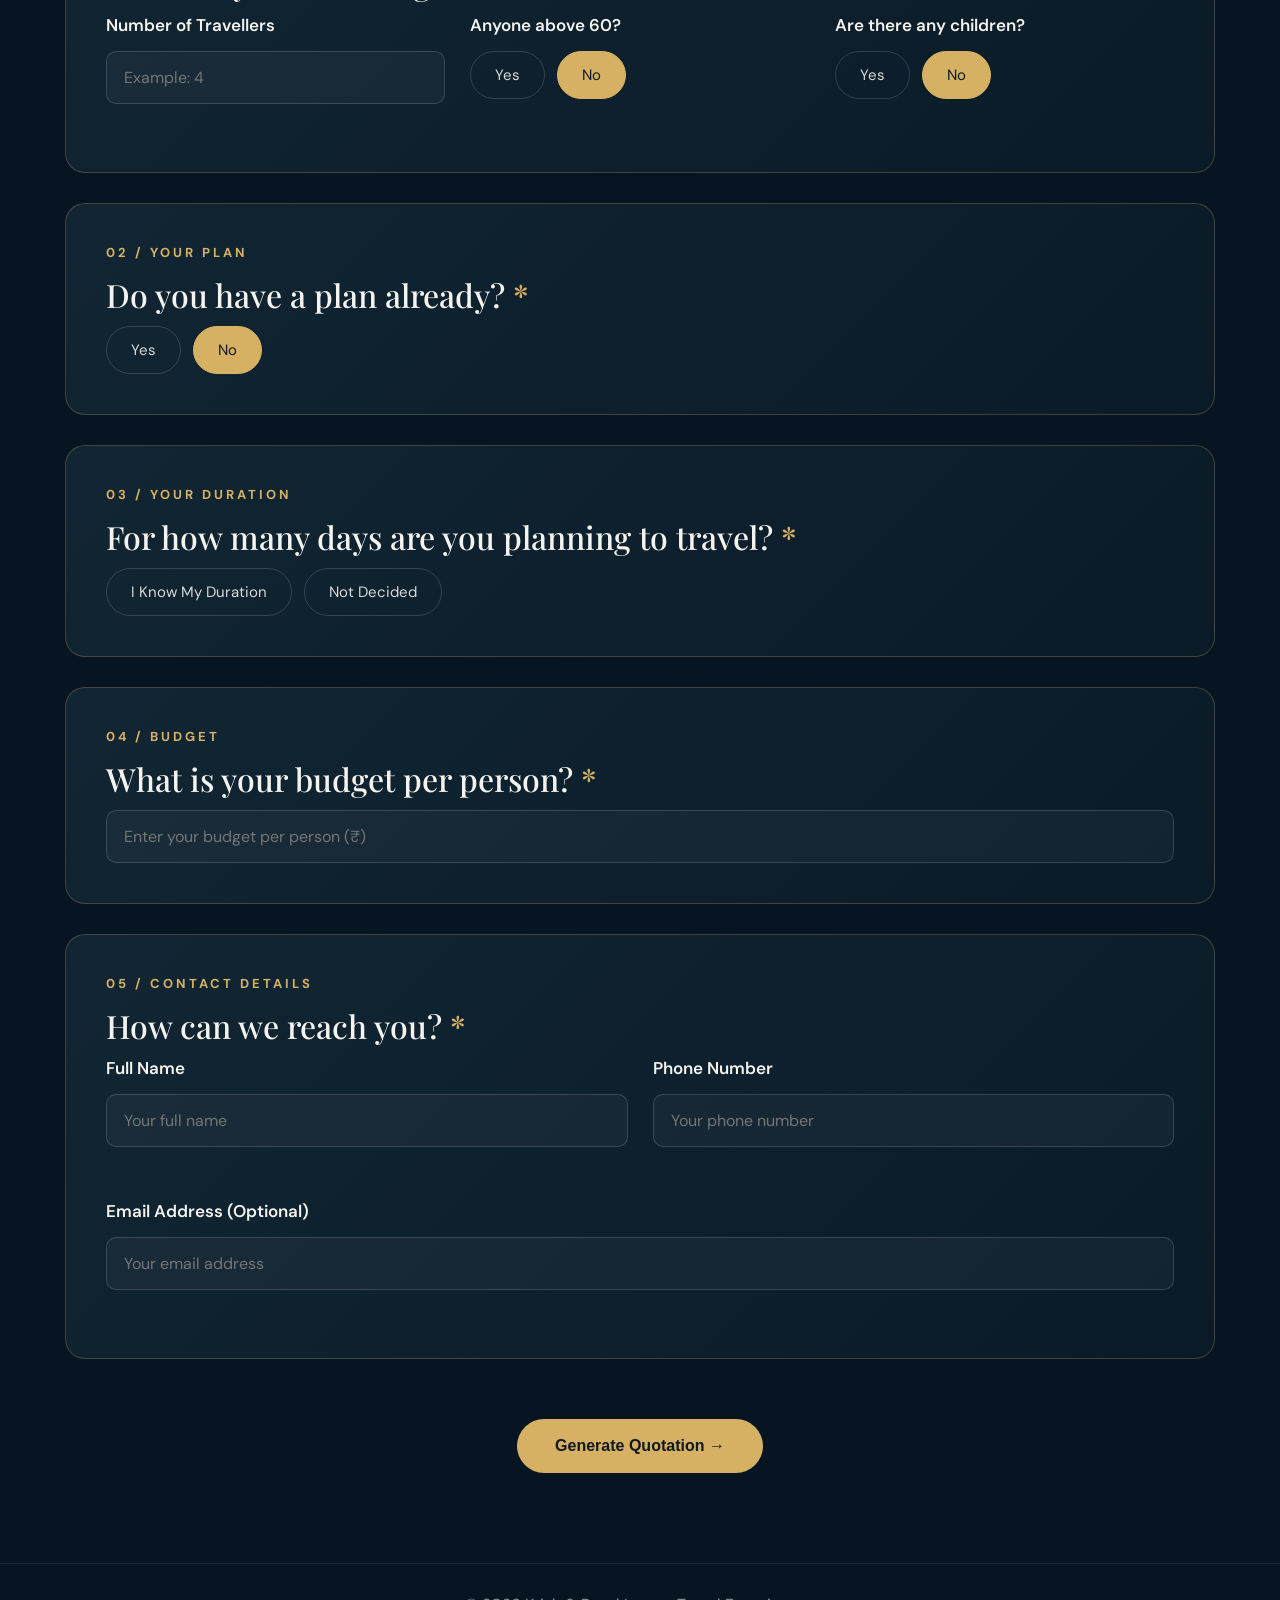
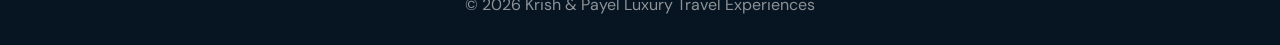
==== commit 7c4fee19: "Updated" ====
--- a/customised.html
+++ b/customised.html
@@ -132,7 +132,7 @@
             </div>
 
 
-            <h2>Where would you like to go?</h2>
+            <h2>Where would you like to go? <span style="color: #d6b164;">*</span></h2>
 
 
             <p class="section-text">
@@ -352,7 +352,7 @@
             </div>
 
 
-            <h2>Who are you travelling with?</h2>
+            <h2>Who are you travelling with? <span style="color: #d6b164;">*</span></h2>
 
 
             <div class="grid-3">
@@ -517,7 +517,7 @@
             </div>
 
 
-            <h2>Do you have a plan already?</h2>
+            <h2>Do you have a plan already? <span style="color: #d6b164;">*</span></h2>
 
 
             <div class="option-group">
@@ -583,7 +583,7 @@
             </div>
 
 
-            <h2>For how many days are you planning to travel?</h2>
+            <h2>For how many days are you planning to travel? <span style="color: #d6b164;">*</span></h2>
 
 
             <div class="option-group">
@@ -647,7 +647,7 @@
             </div>
 
 
-            <h2>What is your budget per person?</h2>
+            <h2>What is your budget per person? <span style="color: #d6b164;">*</span></h2>
 
 
             <div class="input-group">
@@ -678,7 +678,7 @@
             </div>
 
 
-            <h2>How can we reach you?</h2>
+            <h2>How can we reach you? <span style="color: #d6b164;">*</span></h2>
 
 
             <div class="grid-2">
